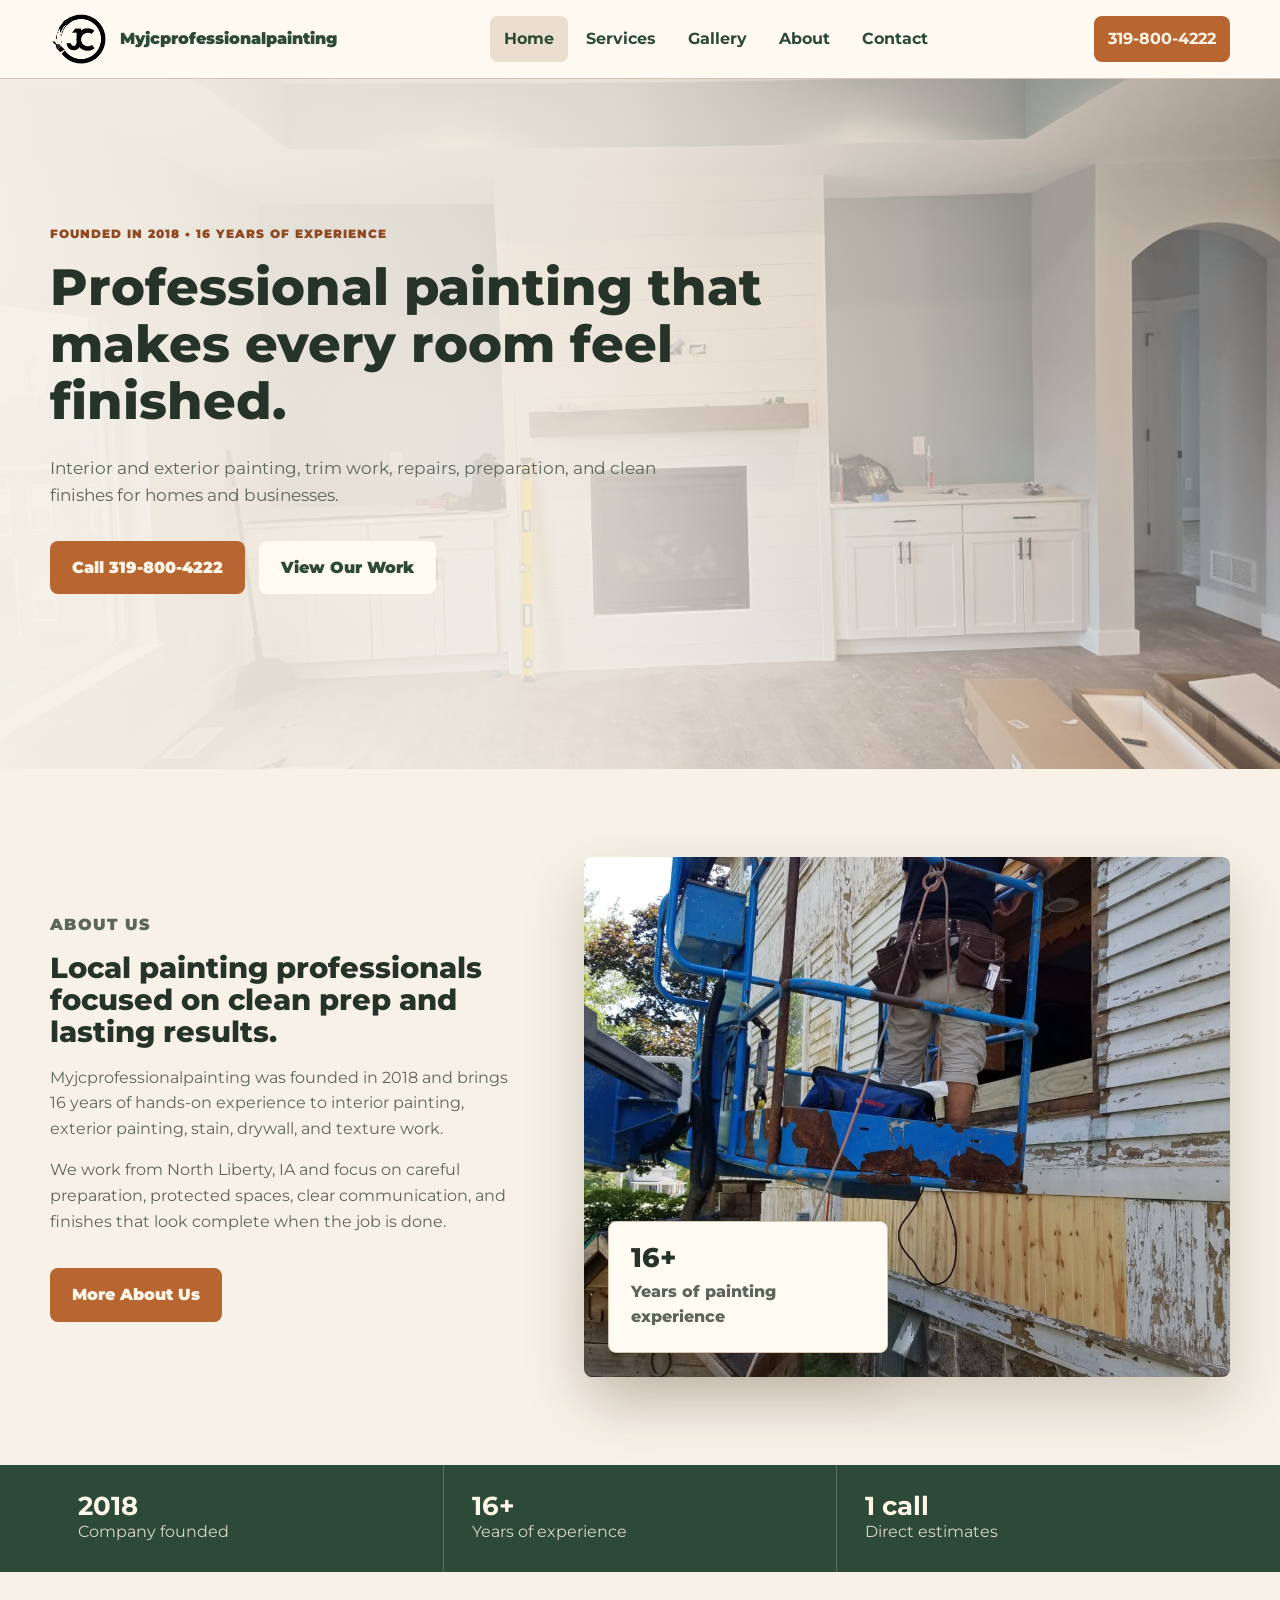
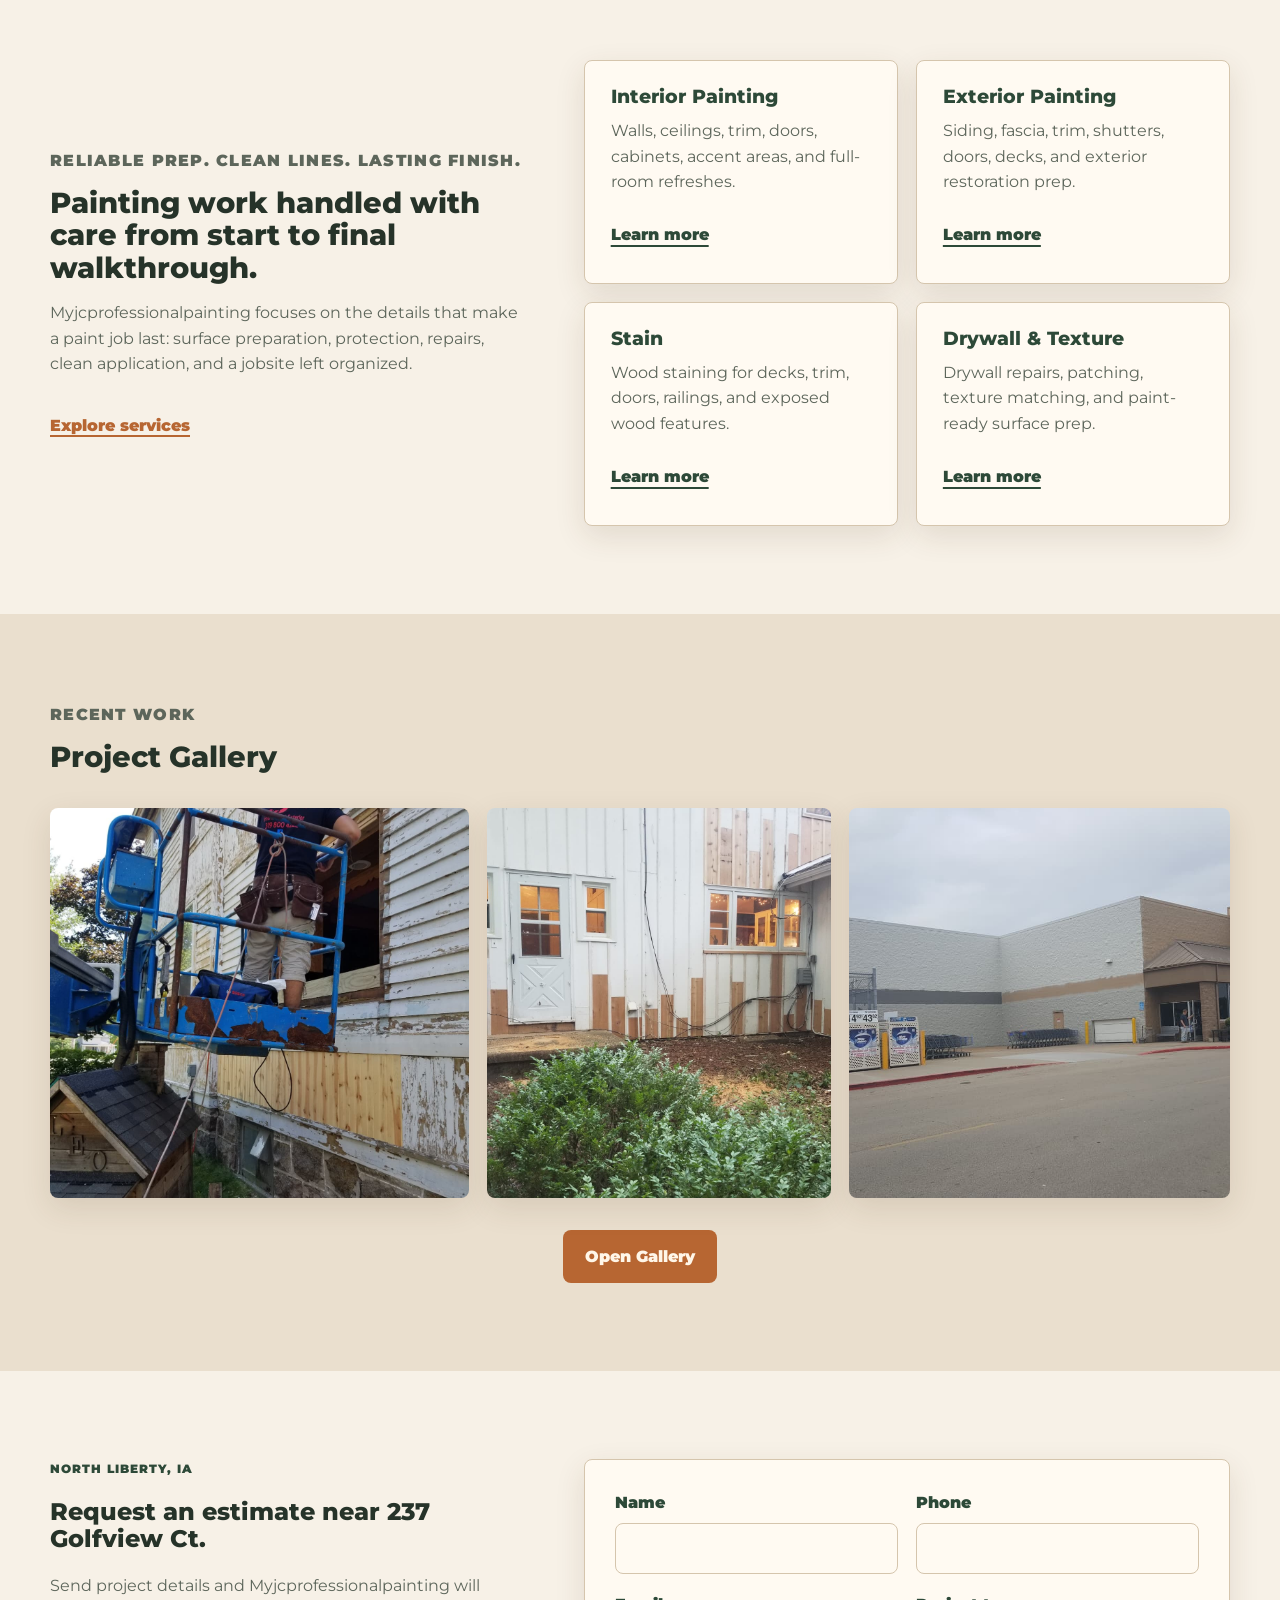
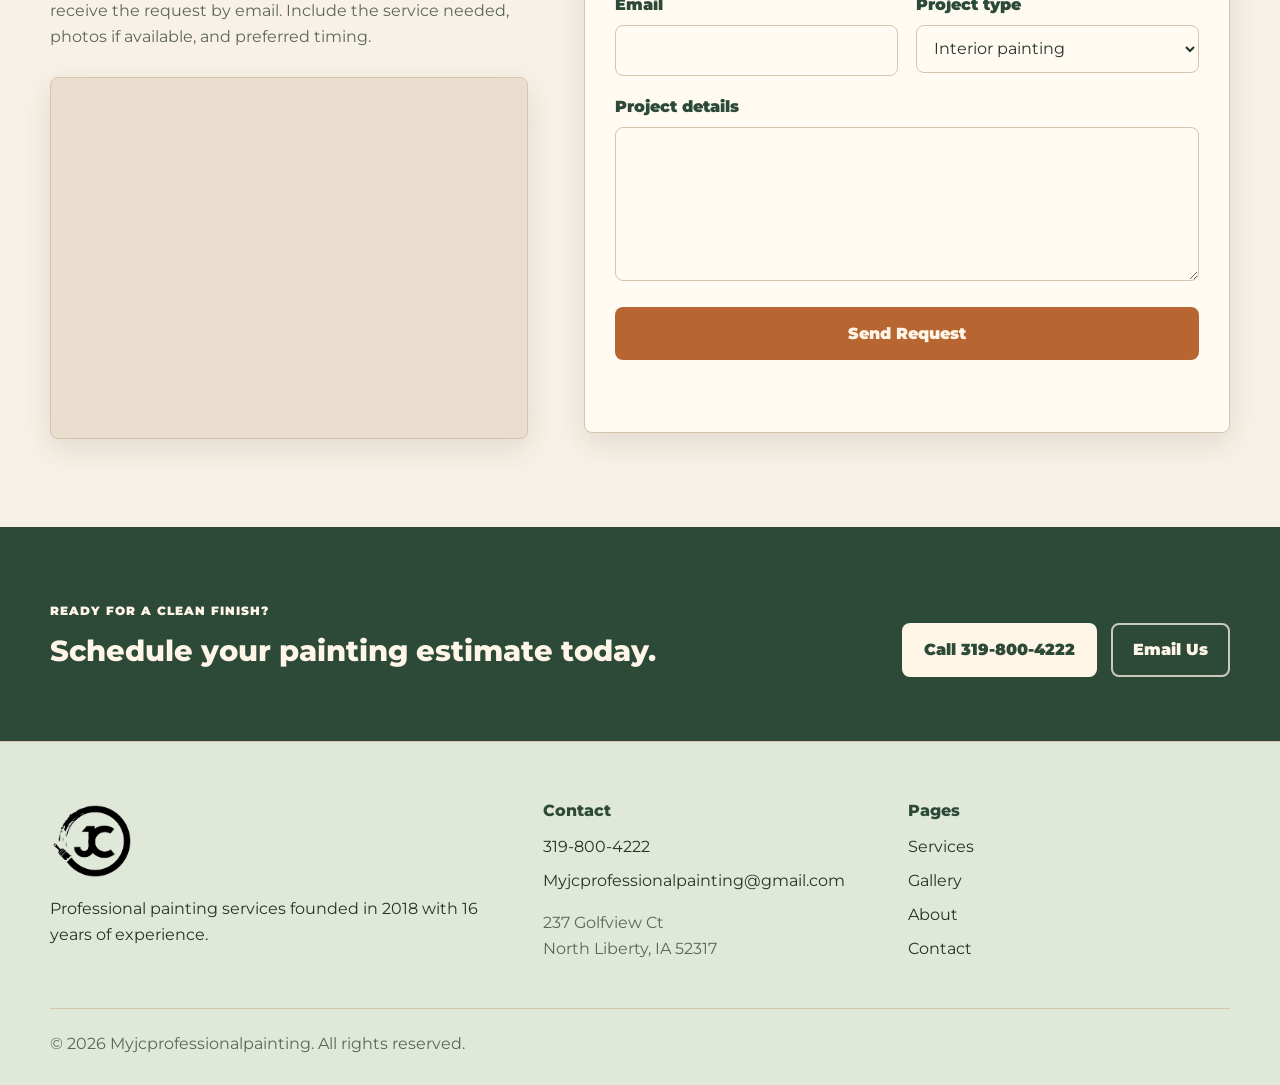
==== index.html @ 14ac6a52 "Initial Myjcprofessionalpainting website" ====
<!doctype html>
<html lang="en">
<head>
  <meta charset="utf-8">
  <meta name="viewport" content="width=device-width, initial-scale=1">
  <title>Myjcprofessionalpainting | Painters in North Liberty, IA</title>
  <meta name="description" content="Professional interior and exterior painting, stain, drywall, and texture services in North Liberty, IA. Founded in 2018 with 16 years of experience. Call 319-800-4222.">
  <meta name="robots" content="index, follow">
  <meta name="theme-color" content="#2d4938">
  <link rel="icon" type="image/png" href="assets/img/favicon.png">
  <link rel="apple-touch-icon" href="assets/img/apple-touch-icon.png">
  <link rel="canonical" href="index.html">
  <meta property="og:locale" content="en_US">
  <meta property="og:type" content="website">
  <meta property="og:site_name" content="Myjcprofessionalpainting">
  <meta property="og:title" content="Myjcprofessionalpainting | Painters in North Liberty, IA">
  <meta property="og:description" content="Professional interior and exterior painting, stain, drywall, and texture services in North Liberty, IA. Founded in 2018 with 16 years of experience. Call 319-800-4222.">
  <meta property="og:url" content="index.html">
  <meta property="og:image" content="assets/img/IMG-20260622-WA0102.jpg">
  <meta name="twitter:card" content="summary_large_image">
  <meta name="twitter:title" content="Myjcprofessionalpainting | Painters in North Liberty, IA">
  <meta name="twitter:description" content="Professional interior and exterior painting, stain, drywall, and texture services in North Liberty, IA. Founded in 2018 with 16 years of experience. Call 319-800-4222.">
  <meta name="twitter:image" content="assets/img/IMG-20260622-WA0102.jpg">
  <link rel="preconnect" href="https://fonts.googleapis.com">
  <link rel="preconnect" href="https://fonts.gstatic.com" crossorigin>
  <link href="https://fonts.googleapis.com/css2?family=Montserrat:wght@400;600;700;800;900&display=swap" rel="stylesheet">
  <link rel="stylesheet" href="assets/css/styles.css">
  <script type="application/ld+json">
  {
    "@context": "https://schema.org",
    "@type": "HousePainter",
    "@id": "#myjcprofessionalpainting",
    "name": "Myjcprofessionalpainting",
    "image": "assets/img/logo_jc_transparente_hd.png",
    "url": "index.html",
    "telephone": "+1-319-800-4222",
    "email": "Myjcprofessionalpainting@gmail.com",
    "foundingDate": "2018",
    "priceRange": "$$",
    "address": {
      "@type": "PostalAddress",
      "streetAddress": "237 Golfview Ct",
      "addressLocality": "North Liberty",
      "addressRegion": "IA",
      "postalCode": "52317",
      "addressCountry": "US"
    },
    "areaServed": [
      {
        "@type": "City",
        "name": "North Liberty"
      },
      {
        "@type": "AdministrativeArea",
        "name": "Iowa"
      }
    ],
    "hasOfferCatalog": {
      "@type": "OfferCatalog",
      "name": "Painting services",
      "itemListElement": [
        { "@type": "Offer", "itemOffered": { "@type": "Service", "name": "Interior painting" } },
        { "@type": "Offer", "itemOffered": { "@type": "Service", "name": "Exterior painting" } },
        { "@type": "Offer", "itemOffered": { "@type": "Service", "name": "Wood stain" } },
        { "@type": "Offer", "itemOffered": { "@type": "Service", "name": "Drywall repair" } },
        { "@type": "Offer", "itemOffered": { "@type": "Service", "name": "Wall and ceiling texture" } }
      ]
    }
  }
  </script>
</head>
<body>
  <a class="skip-link" href="#main">Skip to content</a>
  <header class="site-header">
    <nav class="nav container" aria-label="Primary navigation">
      <a class="brand" href="index.html" aria-label="Myjcprofessionalpainting home">
        <img src="assets/img/logo_jc_transparente_hd.png" alt="Myjcprofessionalpainting logo">
        <span>Myjcprofessionalpainting</span>
      </a>
      <button class="nav-toggle" type="button" aria-controls="primary-menu" aria-expanded="false">
        <span></span><span></span><span></span>
        <span class="sr-only">Open menu</span>
      </button>
      <div class="nav-menu" id="primary-menu">
        <a class="active" href="index.html">Home</a>
        <div class="nav-item has-submenu">
          <a href="services.html">Services</a>
          <div class="submenu" aria-label="Services submenu">
            <a href="interior-painting.html">Interior Painting</a>
            <a href="exterior-painting.html">Exterior Painting</a>
            <a href="stain.html">Stain</a>
            <a href="drywall.html">Drywall</a>
            <a href="texture.html">Texture</a>
          </div>
        </div>
        <a href="gallery.html">Gallery</a>
        <a href="about.html">About</a>
        <a href="contact.html">Contact</a>
      </div>
      <a class="nav-call" href="tel:3198004222">319-800-4222</a>
    </nav>
  </header>

  <main id="main">
    <section class="hero hero-home">
      <div class="hero-media" aria-hidden="true">
        <img src="assets/img/IMG-20260622-WA0102.jpg" alt="">
      </div>
      <div class="hero-overlay"></div>
      <div class="container hero-content">
        <p class="eyebrow">Founded in 2018 &bull; 16 years of experience</p>
        <h1>Professional painting that makes every room feel finished.</h1>
        <p class="hero-copy">Interior and exterior painting, trim work, repairs, preparation, and clean finishes for homes and businesses.</p>
        <div class="hero-actions">
          <a class="btn btn-primary" href="tel:3198004222">Call 319-800-4222</a>
          <a class="btn btn-secondary" href="gallery.html">View Our Work</a>
        </div>
      </div>
    </section>

    <section class="section about-home">
      <div class="container split">
        <div>
          <p class="eyebrow">About Us</p>
          <h2>Local painting professionals focused on clean prep and lasting results.</h2>
          <p>Myjcprofessionalpainting was founded in 2018 and brings 16 years of hands-on experience to interior painting, exterior painting, stain, drywall, and texture work.</p>
          <p>We work from North Liberty, IA and focus on careful preparation, protected spaces, clear communication, and finishes that look complete when the job is done.</p>
          <a class="btn btn-primary" href="about.html">More About Us</a>
        </div>
        <div class="about-home-media">
          <img src="assets/img/IMG-20260622-WA0138.jpg" alt="Myjcprofessionalpainting exterior preparation work in progress" loading="lazy">
          <div class="about-home-card">
            <strong>16+</strong>
            <span>Years of painting experience</span>
          </div>
        </div>
      </div>
    </section>

    <section class="section trust-strip" aria-label="Company highlights">
      <div class="container stats">
        <div>
          <strong>2018</strong>
          <span>Company founded</span>
        </div>
        <div>
          <strong>16+</strong>
          <span>Years of experience</span>
        </div>
        <div>
          <strong>1 call</strong>
          <span>Direct estimates</span>
        </div>
      </div>
    </section>

    <section class="section">
      <div class="container split">
        <div>
          <p class="eyebrow">Reliable prep. Clean lines. Lasting finish.</p>
          <h2>Painting work handled with care from start to final walkthrough.</h2>
          <p>Myjcprofessionalpainting focuses on the details that make a paint job last: surface preparation, protection, repairs, clean application, and a jobsite left organized.</p>
          <a class="text-link" href="services.html">Explore services</a>
        </div>
        <div class="feature-grid">
          <article class="feature">
            <h3>Interior Painting</h3>
            <p>Walls, ceilings, trim, doors, cabinets, accent areas, and full-room refreshes.</p>
            <a class="card-link" href="interior-painting.html">Learn more</a>
          </article>
          <article class="feature">
            <h3>Exterior Painting</h3>
            <p>Siding, fascia, trim, shutters, doors, decks, and exterior restoration prep.</p>
            <a class="card-link" href="exterior-painting.html">Learn more</a>
          </article>
          <article class="feature">
            <h3>Stain</h3>
            <p>Wood staining for decks, trim, doors, railings, and exposed wood features.</p>
            <a class="card-link" href="stain.html">Learn more</a>
          </article>
          <article class="feature">
            <h3>Drywall & Texture</h3>
            <p>Drywall repairs, patching, texture matching, and paint-ready surface prep.</p>
            <a class="card-link" href="drywall.html">Learn more</a>
          </article>
        </div>
      </div>
    </section>

    <section class="section section-muted">
      <div class="container">
        <div class="section-heading">
          <p class="eyebrow">Recent work</p>
          <h2>Project Gallery</h2>
        </div>
        <div class="work-preview">
          <img src="assets/img/IMG-20260622-WA0138.jpg" alt="Exterior siding repair and painting preparation" loading="lazy">
          <img src="assets/img/IMG-20260622-WA0148.jpg" alt="Exterior wall painting and siding restoration project" loading="lazy">
          <img src="assets/img/IMG-20260622-WA0110.jpg" alt="Interior painting and trim work in progress" loading="lazy">
        </div>
        <div class="center-action">
          <a class="btn btn-primary" href="gallery.html">Open Gallery</a>
        </div>
      </div>
    </section>

    <section class="section">
      <div class="container home-contact-grid">
        <div>
          <p class="eyebrow">North Liberty, IA</p>
          <h2>Request an estimate near 237 Golfview Ct.</h2>
          <p>Send project details and Myjcprofessionalpainting will receive the request by email. Include the service needed, photos if available, and preferred timing.</p>
          <div class="map-card">
            <iframe title="Map to Myjcprofessionalpainting at 237 Golfview Ct, North Liberty IA 52317" loading="lazy" referrerpolicy="no-referrer-when-downgrade" src="https://www.google.com/maps?q=237%20Golfview%20Ct%2C%20North%20Liberty%2C%20IA%2052317&output=embed"></iframe>
          </div>
        </div>
        <form class="quote-form" id="home-quote-form" action="https://formsubmit.co/Myjcprofessionalpainting@gmail.com" method="POST" data-static-form>
          <input type="hidden" name="_subject" value="New painting estimate request from website home">
          <input type="hidden" name="_template" value="table">
          <input type="hidden" name="_captcha" value="false">
          <input type="text" name="_honey" class="honeypot" tabindex="-1" autocomplete="off">
          <div class="form-row">
            <label for="home-name">Name</label>
            <input id="home-name" name="name" type="text" autocomplete="name" required>
          </div>
          <div class="form-row">
            <label for="home-phone">Phone</label>
            <input id="home-phone" name="phone" type="tel" autocomplete="tel" required>
          </div>
          <div class="form-row">
            <label for="home-email">Email</label>
            <input id="home-email" name="email" type="email" autocomplete="email" required>
          </div>
          <div class="form-row">
            <label for="home-service">Project type</label>
            <select id="home-service" name="service">
              <option>Interior painting</option>
              <option>Exterior painting</option>
              <option>Stain</option>
              <option>Drywall</option>
              <option>Texture</option>
              <option>Other</option>
            </select>
          </div>
          <div class="form-row full">
            <label for="home-message">Project details</label>
            <textarea id="home-message" name="message" rows="5" required></textarea>
          </div>
          <button class="btn btn-primary" type="submit">Send Request</button>
          <p class="form-status" aria-live="polite"></p>
        </form>
      </div>
    </section>

    <section class="cta-band">
      <div class="container cta-content">
        <div>
          <p class="eyebrow">Ready for a clean finish?</p>
          <h2>Schedule your painting estimate today.</h2>
        </div>
        <div class="cta-actions">
        <a class="btn btn-light" href="tel:3198004222">Call 319-800-4222</a>
          <a class="btn btn-outline-light" href="mailto:Myjcprofessionalpainting@gmail.com">Email Us</a>
        </div>
      </div>
    </section>
  </main>

  <footer class="site-footer">
    <div class="container footer-grid">
      <div>
        <img class="footer-logo" src="assets/img/logo_jc_transparente_hd.png" alt="Myjcprofessionalpainting logo">
        <p>Professional painting services founded in 2018 with 16 years of experience.</p>
      </div>
      <div>
        <h2>Contact</h2>
        <a href="tel:3198004222">319-800-4222</a>
        <a href="mailto:Myjcprofessionalpainting@gmail.com">Myjcprofessionalpainting@gmail.com</a>
        <address>237 Golfview Ct<br>North Liberty, IA 52317</address>
      </div>
      <div>
        <h2>Pages</h2>
        <a href="services.html">Services</a>
        <a href="gallery.html">Gallery</a>
        <a href="about.html">About</a>
        <a href="contact.html">Contact</a>
      </div>
    </div>
    <div class="container footer-bottom">
      <span>&copy; 2026 Myjcprofessionalpainting. All rights reserved.</span>
    </div>
  </footer>
  <script src="assets/js/main.js"></script>
</body>
</html>
---- assets/css/styles.css ----
:root {
  --color-primary: #2d4938;
  --color-primary-2: #3f654f;
  --color-accent: #b76632;
  --color-accent-dark: #8f4a24;
  --color-background: #f7f1e7;
  --color-surface: #fffaf2;
  --color-muted: #eadfce;
  --color-border: #d5c5ad;
  --color-text: #263329;
  --color-text-soft: #5d665b;
  --color-cream: #fff6e8;
  --color-sage: #dfe8d9;
  --shadow-sm: 0 10px 30px rgba(71, 48, 28, .12);
  --shadow-md: 0 24px 60px rgba(71, 48, 28, .22);
  --radius: 8px;
  --container: 1180px;
}

* {
  box-sizing: border-box;
}

html {
  scroll-behavior: smooth;
}

body {
  margin: 0;
  font-family: "Montserrat", Arial, sans-serif;
  color: var(--color-text);
  background: var(--color-background);
  line-height: 1.6;
}

img,
video {
  display: block;
  max-width: 100%;
}

a {
  color: inherit;
}

button,
input,
select,
textarea {
  font: inherit;
}

:focus-visible {
  outline: 3px solid var(--color-accent);
  outline-offset: 3px;
}

.skip-link {
  position: absolute;
  left: 16px;
  top: -100px;
  z-index: 1000;
  padding: 10px 14px;
  background: var(--color-primary);
  color: var(--color-cream);
}

.skip-link:focus {
  top: 12px;
}

.sr-only {
  position: absolute;
  width: 1px;
  height: 1px;
  overflow: hidden;
  clip: rect(0, 0, 0, 0);
}

.container {
  width: min(100% - 40px, var(--container));
  margin: 0 auto;
}

.site-header {
  position: sticky;
  top: 0;
  z-index: 100;
  background: rgba(255, 250, 242, .94);
  border-bottom: 1px solid var(--color-border);
  backdrop-filter: blur(12px);
}

.nav {
  min-height: 78px;
  display: flex;
  align-items: center;
  justify-content: space-between;
  gap: 24px;
}

.brand {
  display: flex;
  align-items: center;
  gap: 12px;
  text-decoration: none;
  font-weight: 900;
  color: var(--color-primary);
}

.brand img {
  width: 58px;
  height: 54px;
  object-fit: contain;
}

.brand span {
  max-width: 230px;
  line-height: 1.05;
}

.nav-menu {
  display: flex;
  align-items: center;
  gap: 4px;
}

.nav-item {
  position: relative;
}

.nav-menu a,
.nav-call {
  min-height: 44px;
  display: inline-flex;
  align-items: center;
  padding: 10px 14px;
  border-radius: var(--radius);
  text-decoration: none;
  font-weight: 700;
  color: var(--color-primary);
  transition: background .2s ease, color .2s ease;
}

.nav-menu a:hover,
.nav-menu a.active {
  background: var(--color-muted);
}

.submenu {
  position: absolute;
  left: 0;
  top: 100%;
  z-index: 120;
  display: grid;
  min-width: 230px;
  padding: 10px;
  background: var(--color-surface);
  border: 1px solid var(--color-border);
  border-radius: var(--radius);
  box-shadow: var(--shadow-md);
  opacity: 0;
  pointer-events: none;
  transform: translateY(8px);
  transition: opacity .2s ease, transform .2s ease;
}

.has-submenu:hover .submenu,
.has-submenu:focus-within .submenu {
  opacity: 1;
  pointer-events: auto;
  transform: translateY(0);
}

.submenu a {
  width: 100%;
  justify-content: flex-start;
  white-space: nowrap;
}

.nav-call {
  color: var(--color-cream);
  background: var(--color-accent);
}

.nav-call:hover {
  background: var(--color-accent-dark);
}

.nav-toggle {
  display: none;
  width: 48px;
  height: 48px;
  border: 1px solid var(--color-border);
  border-radius: var(--radius);
  background: var(--color-surface);
  cursor: pointer;
}

.nav-toggle span:not(.sr-only) {
  display: block;
  width: 22px;
  height: 2px;
  margin: 5px auto;
  background: var(--color-primary);
}

.hero {
  position: relative;
  min-height: 690px;
  display: grid;
  align-items: center;
  overflow: hidden;
  color: var(--color-text);
}

.hero-media,
.hero-overlay {
  position: absolute;
  inset: 0;
}

.hero-media img {
  width: 100%;
  height: 100%;
  object-fit: cover;
  object-position: center;
}

.hero-overlay {
  background: linear-gradient(90deg, rgba(247, 241, 231, .96), rgba(247, 241, 231, .82) 48%, rgba(247, 241, 231, .22));
}

.hero-content {
  position: relative;
  z-index: 1;
  padding: 88px 0 118px;
}

.hero h1,
.page-hero h1,
h2,
h3 {
  font-family: "Montserrat", Arial, sans-serif;
  line-height: 1.12;
  letter-spacing: 0;
  font-weight: 800;
}

.hero h1 {
  max-width: 760px;
  margin: 0;
  font-size: clamp(2rem, 4vw, 3.6rem);
}

.hero-copy {
  max-width: 610px;
  margin: 24px 0 0;
  font-size: 1.08rem;
  color: var(--color-text-soft);
}

.eyebrow {
  margin: 0 0 14px;
  color: var(--color-primary);
  font-weight: 900;
  text-transform: uppercase;
  letter-spacing: .08em;
  font-size: .78rem;
}

.hero .eyebrow {
  color: var(--color-accent-dark);
}

.cta-band .eyebrow {
  color: var(--color-cream);
}

.hero-actions,
.cta-actions,
.center-action {
  display: flex;
  flex-wrap: wrap;
  gap: 14px;
  margin-top: 32px;
}

.center-action {
  justify-content: center;
}

.btn {
  min-height: 48px;
  display: inline-flex;
  align-items: center;
  justify-content: center;
  padding: 12px 20px;
  border: 2px solid transparent;
  border-radius: var(--radius);
  text-decoration: none;
  font-weight: 900;
  cursor: pointer;
  transition: transform .2s ease, background .2s ease, border-color .2s ease;
}

.btn:hover {
  transform: translateY(-1px);
}

.btn-primary {
  background: var(--color-accent);
  color: var(--color-cream);
}

.btn-primary:hover {
  background: var(--color-accent-dark);
}

.btn-secondary {
  background: var(--color-surface);
  color: var(--color-primary);
  border-color: var(--color-surface);
}

.btn-secondary:hover {
  background: var(--color-muted);
  border-color: var(--color-muted);
}

.btn-light {
  background: var(--color-cream);
  color: var(--color-primary);
}

.btn-outline-light {
  border-color: rgba(255, 246, 232, .75);
  color: var(--color-cream);
}

.section {
  padding: 88px 0;
}

.section-muted {
  background: var(--color-muted);
}

.trust-strip {
  padding: 0;
  background: var(--color-primary);
  color: var(--color-cream);
}

.stats {
  display: grid;
  grid-template-columns: repeat(3, 1fr);
  gap: 1px;
  background: rgba(255, 246, 232, .22);
}

.stats div {
  padding: 28px;
  background: var(--color-primary);
}

.stats strong {
  display: block;
  font-size: 1.6rem;
  line-height: 1;
}

.stats span {
  color: rgba(255, 246, 232, .82);
}

.split,
.page-hero-grid,
.contact-grid,
.home-contact-grid {
  display: grid;
  grid-template-columns: minmax(0, .85fr) minmax(0, 1.15fr);
  gap: 56px;
  align-items: center;
}

.page-hero-grid {
  position: relative;
  z-index: 1;
  grid-template-columns: minmax(0, .95fr) minmax(320px, 1.05fr);
  gap: clamp(32px, 5vw, 76px);
}

.split h2,
.section-heading h2,
.cta-content h2,
.page-hero h1 {
  margin: 0;
  font-size: clamp(1.45rem, 2.25vw, 2.35rem);
}

.split p,
.page-hero p,
.section-heading p {
  color: var(--color-text-soft);
  font-size: 1rem;
}

.feature-grid {
  display: grid;
  grid-template-columns: repeat(2, minmax(0, 1fr));
  gap: 18px;
}

.feature,
.service-card,
.values article,
.contact-panel,
.quote-form,
.steps div,
.timeline div {
  background: var(--color-surface);
  border: 1px solid var(--color-border);
  border-radius: var(--radius);
  box-shadow: var(--shadow-sm);
}

.feature {
  padding: 26px;
}

.feature h3,
.service-card h2,
.values h3,
.steps h3,
.contact-panel h2 {
  margin: 0 0 10px;
  color: var(--color-primary);
}

.feature p,
.service-card p,
.values p,
.steps p,
.timeline p,
.contact-note p {
  margin: 0;
  color: var(--color-text-soft);
}

.text-link {
  display: inline-flex;
  margin-top: 20px;
  color: var(--color-accent);
  font-weight: 900;
  text-decoration-thickness: 2px;
  text-underline-offset: 4px;
}

.section-heading {
  max-width: 760px;
  margin-bottom: 34px;
}

.work-preview {
  display: grid;
  grid-template-columns: 1.1fr .9fr 1fr;
  gap: 18px;
}

.work-preview img {
  width: 100%;
  height: 390px;
  object-fit: cover;
  border-radius: var(--radius);
  box-shadow: var(--shadow-sm);
}

.about-home {
  background: var(--color-background);
}

.about-home .btn {
  margin-top: 18px;
}

.about-home-media {
  position: relative;
}

.about-home-media img {
  width: 100%;
  height: 520px;
  object-fit: cover;
  border-radius: var(--radius);
  box-shadow: var(--shadow-md);
}

.about-home-card {
  position: absolute;
  left: 24px;
  bottom: 24px;
  width: min(280px, calc(100% - 48px));
  padding: 22px;
  background: var(--color-surface);
  border: 1px solid var(--color-border);
  border-radius: var(--radius);
  box-shadow: var(--shadow-md);
}

.about-home-card strong {
  display: block;
  font-size: 1.7rem;
  line-height: 1;
  font-weight: 800;
}

.about-home-card span {
  display: block;
  margin-top: 8px;
  color: var(--color-text-soft);
  font-weight: 800;
}

.cta-band {
  padding: 64px 0;
  background: var(--color-primary);
  color: var(--color-cream);
}

.cta-content {
  display: flex;
  align-items: center;
  justify-content: space-between;
  gap: 32px;
}

.cta-content h2 {
  max-width: 690px;
}

.site-footer {
  padding: 60px 0 28px;
  background: var(--color-sage);
  color: var(--color-text);
  border-top: 1px solid var(--color-border);
}

.footer-grid {
  display: grid;
  grid-template-columns: 1.4fr 1fr 1fr;
  gap: 42px;
}

.footer-logo {
  width: 84px;
  height: 78px;
  object-fit: contain;
  margin-bottom: 12px;
}

.site-footer h2 {
  margin: 0 0 14px;
  font-family: "Montserrat", Arial, sans-serif;
  font-size: 1rem;
  color: var(--color-primary);
}

.site-footer a {
  display: block;
  width: fit-content;
  min-height: 34px;
  color: var(--color-text);
  text-decoration: none;
}

.site-footer address {
  margin-top: 8px;
  font-style: normal;
  color: var(--color-text-soft);
}

.site-footer a:hover {
  color: var(--color-accent-dark);
  text-decoration: underline;
}

.footer-bottom {
  margin-top: 38px;
  padding-top: 22px;
  border-top: 1px solid var(--color-border);
  color: var(--color-text-soft);
}

.page-hero {
  position: relative;
  overflow: hidden;
  min-height: 540px;
  display: grid;
  align-items: center;
  padding: clamp(72px, 9vw, 124px) 0;
  background: linear-gradient(135deg, var(--color-cream), var(--color-sage));
  color: var(--color-text);
  border-bottom: 1px solid var(--color-border);
}

.page-hero::before {
  display: none;
}

.page-hero::after {
  content: "";
  position: absolute;
  right: max(20px, 5vw);
  bottom: -84px;
  width: min(460px, 42vw);
  height: 180px;
  border: 1px solid rgba(183, 102, 50, .28);
  border-radius: var(--radius);
  transform: rotate(-2deg);
}

.page-hero .eyebrow {
  color: var(--color-accent-dark);
}

.page-hero h1 {
  max-width: 780px;
  color: var(--color-primary);
}

.page-hero p {
  max-width: 640px;
  color: var(--color-text-soft);
}

.page-hero .hero-actions {
  margin-top: 28px;
}

.page-hero img {
  width: 100%;
  height: clamp(360px, 42vw, 520px);
  object-fit: cover;
  border: 1px solid rgba(183, 102, 50, .22);
  border-radius: var(--radius);
  box-shadow: 0 28px 80px rgba(71, 48, 28, .28);
}

.page-hero-grid > div {
  position: relative;
  padding-left: 24px;
  border-left: 3px solid var(--color-accent);
}

.page-hero-grid > div::after {
  content: "North Liberty, IA";
  display: inline-flex;
  min-height: 34px;
  align-items: center;
  margin-top: 26px;
  padding: 6px 12px;
  border: 1px solid rgba(183, 102, 50, .26);
  border-radius: var(--radius);
  color: var(--color-primary);
  background: rgba(255, 250, 242, .58);
  font-size: .78rem;
  font-weight: 800;
  text-transform: uppercase;
  letter-spacing: .08em;
}

.narrow {
  max-width: 860px;
}

.service-list {
  display: grid;
  grid-template-columns: repeat(2, minmax(0, 1fr));
  gap: 22px;
}

.service-card {
  padding: 30px;
}

.service-card-image {
  width: 100%;
  aspect-ratio: 16 / 10;
  height: auto;
  margin-bottom: 22px;
  object-fit: cover;
  border: 1px solid var(--color-border);
  border-radius: var(--radius);
  background: var(--color-muted);
}

.service-card span {
  display: inline-flex;
  margin-bottom: 18px;
  color: var(--color-accent);
  font-weight: 900;
}

.service-card ul {
  margin: 20px 0 0;
  padding-left: 20px;
  color: var(--color-primary);
}

.card-link {
  display: inline-flex;
  min-height: 44px;
  align-items: center;
  margin-top: 18px;
  color: var(--color-primary);
  font-weight: 900;
  text-decoration-thickness: 2px;
  text-underline-offset: 5px;
}

.service-detail {
  display: grid;
  grid-template-columns: minmax(0, 1fr) minmax(280px, .62fr);
  gap: 44px;
  align-items: start;
}

.service-detail h2 {
  margin: 0 0 18px;
  font-size: clamp(1.45rem, 2.2vw, 2.3rem);
}

.service-detail p {
  color: var(--color-text-soft);
  font-size: 1rem;
}

.detail-list {
  margin: 0;
  padding: 28px 28px 28px 48px;
  background: var(--color-surface);
  border: 1px solid var(--color-border);
  border-radius: var(--radius);
  box-shadow: var(--shadow-sm);
}

.detail-list li {
  margin-bottom: 12px;
  font-weight: 800;
}

.detail-list li:last-child {
  margin-bottom: 0;
}

.content-grid {
  display: grid;
  grid-template-columns: repeat(3, minmax(0, 1fr));
  gap: 18px;
}

.content-card,
.faq-item,
.service-note {
  padding: 26px;
  background: var(--color-surface);
  border: 1px solid var(--color-border);
  border-radius: var(--radius);
  box-shadow: var(--shadow-sm);
}

.content-card h2,
.content-card h3,
.faq-item h3,
.service-note h2 {
  margin: 0 0 10px;
}

.content-card p,
.faq-item p,
.service-note p {
  margin: 0;
  color: var(--color-text-soft);
}

.content-card ul,
.service-note ul {
  margin: 14px 0 0;
  padding-left: 20px;
}

.content-card li,
.service-note li {
  margin-bottom: 8px;
}

.info-band {
  padding: 42px;
  background: var(--color-primary);
  color: var(--color-cream);
  border-radius: var(--radius);
}

.info-band h2,
.info-band p {
  max-width: 860px;
}

.info-band h2 {
  margin: 0 0 14px;
}

.info-band p {
  margin: 0;
  color: rgba(255, 246, 232, .82);
}

.faq-grid,
.related-grid {
  display: grid;
  grid-template-columns: repeat(2, minmax(0, 1fr));
  gap: 18px;
}

.related-link {
  display: flex;
  min-height: 86px;
  align-items: center;
  justify-content: space-between;
  gap: 18px;
  padding: 22px;
  border: 1px solid var(--color-border);
  border-radius: var(--radius);
  color: var(--color-primary);
  background: var(--color-surface);
  text-decoration: none;
  box-shadow: var(--shadow-sm);
}

.related-link strong {
  font-size: 1.05rem;
}

.related-link span {
  color: var(--color-text-soft);
  font-weight: 800;
}

.related-link:hover {
  border-color: var(--color-primary);
}

.steps,
.timeline {
  display: grid;
  grid-template-columns: repeat(4, minmax(0, 1fr));
  gap: 18px;
}

.steps div,
.timeline div {
  padding: 24px;
}

.steps strong,
.timeline span {
  display: inline-flex;
  min-width: 42px;
  min-height: 42px;
  align-items: center;
  justify-content: center;
  margin-bottom: 14px;
  border-radius: 50%;
  background: var(--color-accent);
  color: var(--color-cream);
  font-weight: 900;
}

.gallery-intro {
  text-align: left;
}

.masonry {
  display: grid;
  grid-template-columns: repeat(4, minmax(0, 1fr));
  grid-auto-rows: 190px;
  gap: 14px;
}

.gallery-item {
  min-height: 44px;
  padding: 0;
  border: 0;
  border-radius: var(--radius);
  overflow: hidden;
  background: var(--color-muted);
  cursor: pointer;
  box-shadow: var(--shadow-sm);
}

.gallery-item.tall {
  grid-row: span 2;
}

.gallery-item img {
  width: 100%;
  height: 100%;
  object-fit: cover;
  transition: transform .25s ease;
}

.gallery-item:hover img {
  transform: scale(1.035);
}

.video-grid {
  display: grid;
  grid-template-columns: repeat(3, minmax(0, 1fr));
  gap: 18px;
}

.video-grid video {
  width: 100%;
  aspect-ratio: 4 / 5;
  object-fit: cover;
  border-radius: var(--radius);
  background: var(--color-primary);
  box-shadow: var(--shadow-sm);
}

.lightbox {
  position: fixed;
  inset: 0;
  z-index: 500;
  display: grid;
  place-items: center;
  padding: 24px;
  background: rgba(0, 0, 0, .88);
}

.lightbox[hidden] {
  display: none;
}

.lightbox img {
  max-height: 86vh;
  border-radius: var(--radius);
  box-shadow: var(--shadow-md);
}

.lightbox-close {
  position: absolute;
  top: 20px;
  right: 20px;
  width: 48px;
  height: 48px;
  border: 1px solid rgba(255, 255, 255, .45);
  border-radius: var(--radius);
  background: rgba(255, 255, 255, .12);
  color: #fff;
  font-size: 2rem;
  cursor: pointer;
}

.about-split {
  align-items: start;
}

.values {
  display: grid;
  gap: 16px;
}

.values article {
  padding: 24px;
}

.timeline {
  grid-template-columns: repeat(3, minmax(0, 1fr));
}

.contact-grid {
  align-items: start;
}

.home-contact-grid {
  align-items: start;
}

.home-contact-grid > div > p:not(.eyebrow) {
  color: var(--color-text-soft);
  font-size: 1rem;
}

.map-card {
  margin-top: 28px;
  overflow: hidden;
  border: 1px solid var(--color-border);
  border-radius: var(--radius);
  box-shadow: var(--shadow-sm);
  background: var(--color-muted);
}

.map-card iframe {
  display: block;
  width: 100%;
  min-height: 360px;
  border: 0;
}

.contact-panel,
.quote-form {
  padding: 30px;
}

.contact-method {
  display: block;
  margin-top: 18px;
  padding: 18px;
  border: 1px solid var(--color-border);
  border-radius: var(--radius);
  text-decoration: none;
  background: #f7f7f7;
}

.contact-method span {
  display: block;
  color: var(--color-text-soft);
  font-weight: 700;
}

.contact-method strong {
  display: block;
  margin-top: 4px;
  color: var(--color-primary);
  overflow-wrap: anywhere;
}

div.contact-method {
  cursor: default;
}

.contact-note {
  margin-top: 28px;
  padding-top: 24px;
  border-top: 1px solid var(--color-border);
}

.quote-form {
  display: grid;
  grid-template-columns: repeat(2, minmax(0, 1fr));
  gap: 18px;
}

.form-row.full,
.quote-form button,
.form-status {
  grid-column: 1 / -1;
}

.form-row label {
  display: block;
  margin-bottom: 7px;
  color: var(--color-primary);
  font-weight: 900;
}

.form-row input,
.form-row select,
.form-row textarea {
  width: 100%;
  min-height: 48px;
  padding: 12px 13px;
  border: 1px solid var(--color-border);
  border-radius: var(--radius);
  background: var(--color-surface);
  color: var(--color-text);
}

.form-row textarea {
  resize: vertical;
}

.form-status {
  min-height: 24px;
  margin: 0;
  color: var(--color-text-soft);
}

.honeypot {
  position: absolute;
  left: -10000px;
  width: 1px;
  height: 1px;
  opacity: 0;
}

.animate-init {
  opacity: 0;
  transform: translateY(22px);
}

.animate-in {
  opacity: 1;
  transform: translateY(0);
  transition: opacity .45s ease, transform .45s ease;
}

.animate-delay-1 {
  transition-delay: .06s;
}

.animate-delay-2 {
  transition-delay: .12s;
}

.animate-delay-3 {
  transition-delay: .18s;
}

@media (max-width: 980px) {
  .nav {
    min-height: 70px;
  }

  .nav-toggle {
    display: block;
  }

  .nav-menu {
    position: absolute;
    left: 20px;
    right: 20px;
    top: 78px;
    display: none;
    flex-direction: column;
    align-items: stretch;
    padding: 12px;
    background: var(--color-surface);
    border: 1px solid var(--color-border);
    border-radius: var(--radius);
    box-shadow: var(--shadow-md);
  }

  .nav-menu.is-open {
    display: flex;
  }

  .nav-item {
    position: static;
  }

  .submenu {
    position: static;
    min-width: 0;
    margin: 0 0 4px 14px;
    padding: 4px 0 4px 12px;
    background: transparent;
    border: 0;
    border-left: 2px solid var(--color-border);
    border-radius: 0;
    box-shadow: none;
    opacity: 1;
    pointer-events: auto;
    transform: none;
  }

  .submenu a {
    min-height: 38px;
    padding: 8px 12px;
  }

  .nav-call {
    display: none;
  }

  .split,
  .page-hero-grid,
  .contact-grid,
  .home-contact-grid,
  .service-detail {
    grid-template-columns: 1fr;
  }

  .service-list,
  .feature-grid,
  .content-grid,
  .steps,
  .timeline,
  .footer-grid,
  .video-grid {
    grid-template-columns: repeat(2, minmax(0, 1fr));
  }

  .masonry {
    grid-template-columns: repeat(3, minmax(0, 1fr));
  }

  .cta-content {
    align-items: flex-start;
    flex-direction: column;
  }
}

@media (max-width: 680px) {
  .container {
    width: min(100% - 28px, var(--container));
  }

  .brand span {
    max-width: 160px;
    font-size: .94rem;
  }

  .brand img {
    width: 50px;
    height: 48px;
  }

  .hero {
    min-height: 620px;
  }

  .hero-overlay {
    background: linear-gradient(180deg, rgba(247, 241, 231, .9), rgba(247, 241, 231, .78));
  }

  .hero h1 {
    font-size: clamp(1.85rem, 9vw, 2.6rem);
  }

  .hero-copy {
    font-size: 1rem;
  }

  .section,
  .page-hero {
    min-height: auto;
    padding: 58px 0;
  }

  .stats,
  .service-list,
  .feature-grid,
  .content-grid,
  .faq-grid,
  .related-grid,
  .steps,
  .timeline,
  .footer-grid,
  .video-grid,
  .quote-form,
  .work-preview {
    grid-template-columns: 1fr;
  }

  .stats div {
    padding: 22px;
  }

  .masonry {
    grid-template-columns: repeat(2, minmax(0, 1fr));
    grid-auto-rows: 160px;
  }

  .page-hero img,
  .work-preview img,
  .about-home-media img {
    height: 300px;
  }

  .page-hero-grid > div {
    padding-left: 16px;
  }

  .page-hero::after {
    display: none;
  }

  .about-home-card {
    position: static;
    width: 100%;
    margin-top: 14px;
  }

  .footer-bottom {
    font-size: .9rem;
  }

  .info-band {
    padding: 28px;
  }
}

@media (prefers-reduced-motion: reduce) {
  *,
  *::before,
  *::after {
    scroll-behavior: auto !important;
    transition-duration: .01ms !important;
    animation-duration: .01ms !important;
    animation-iteration-count: 1 !important;
  }

  .animate-init,
  .animate-in {
    opacity: 1 !important;
    transform: none !important;
  }
}
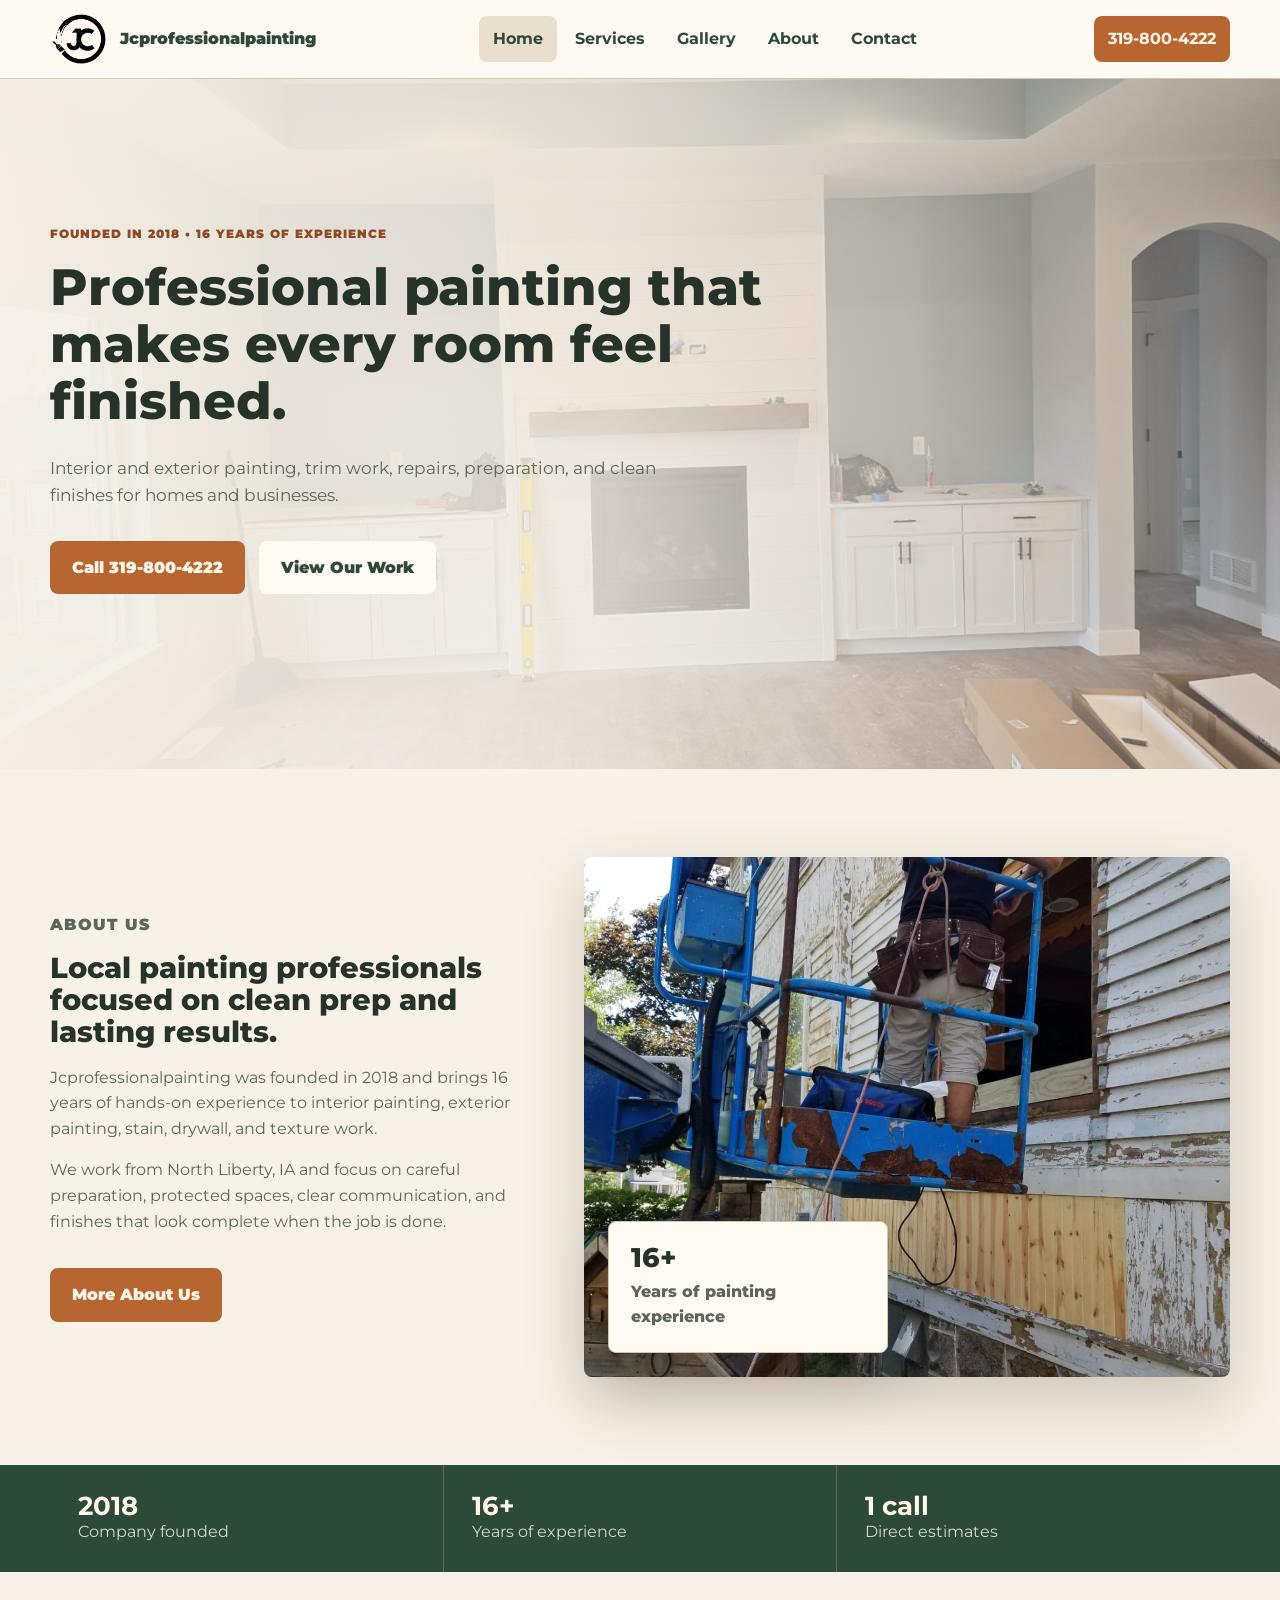
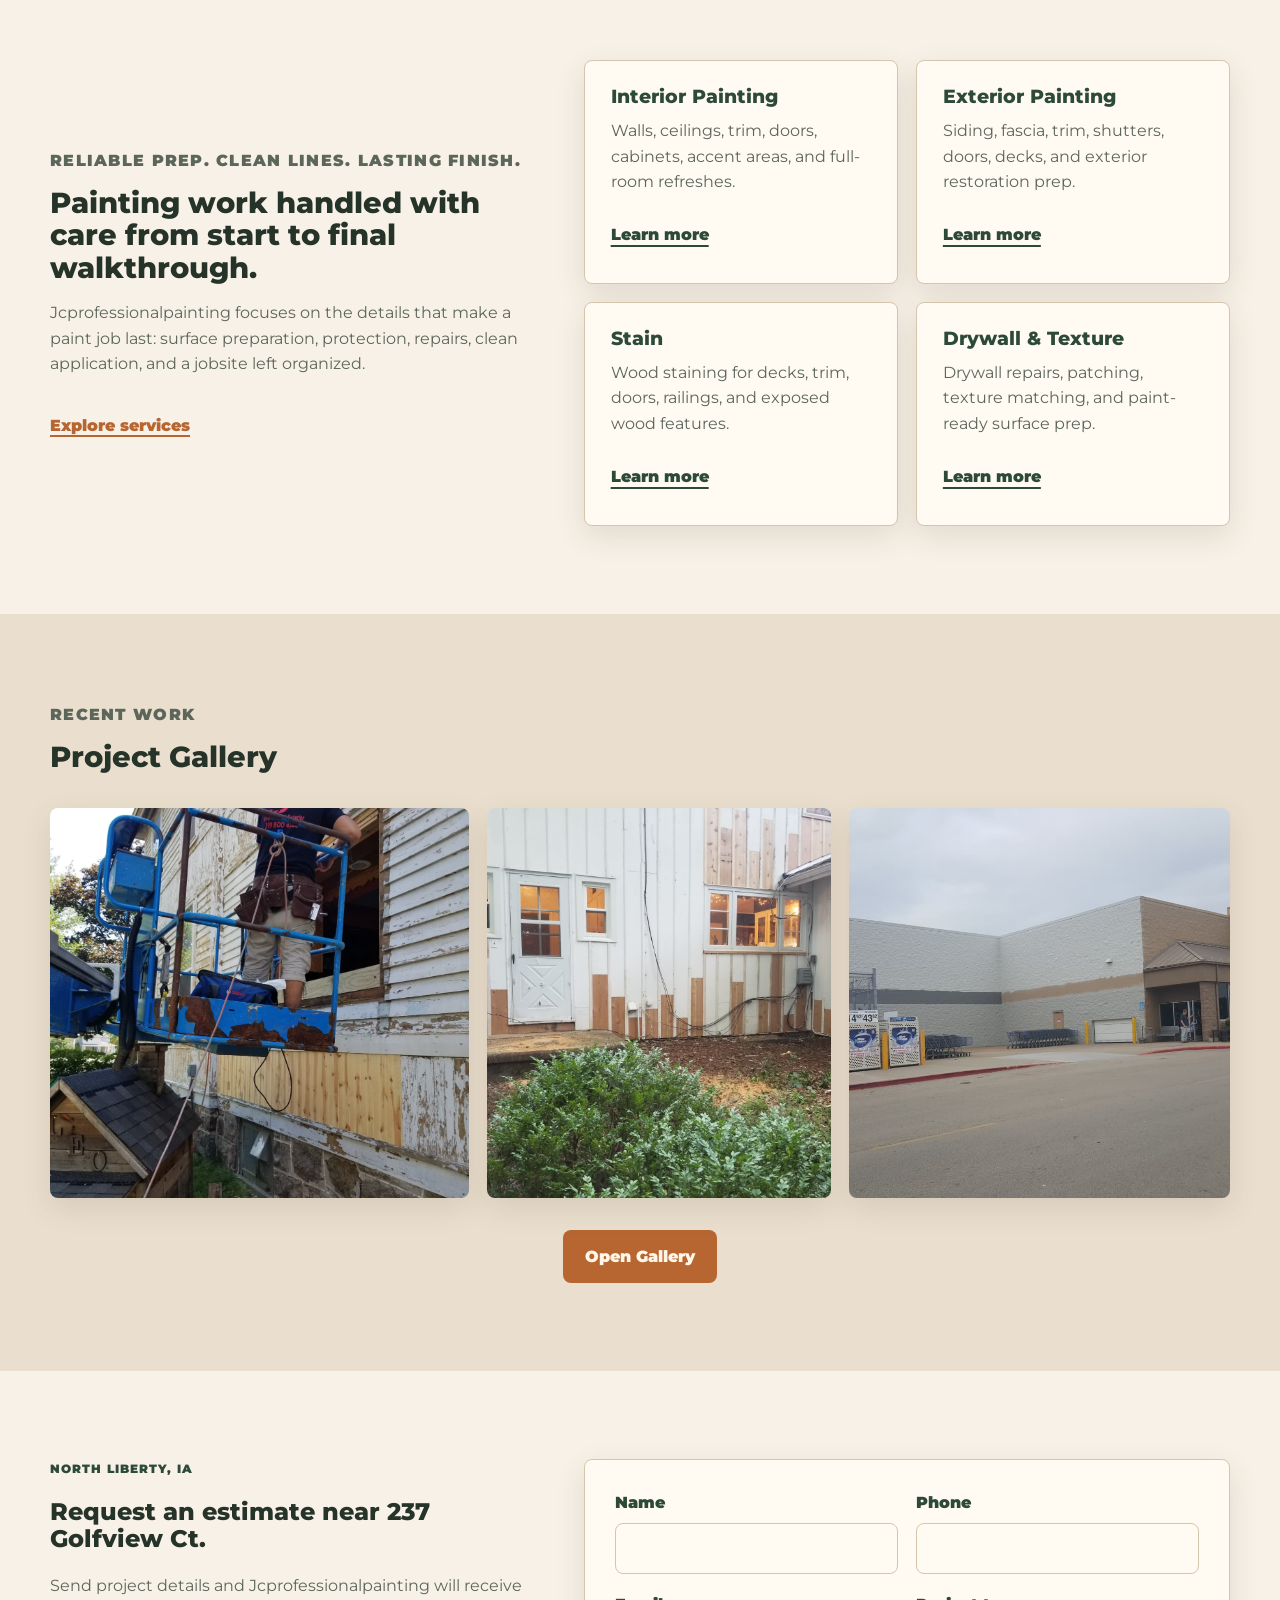
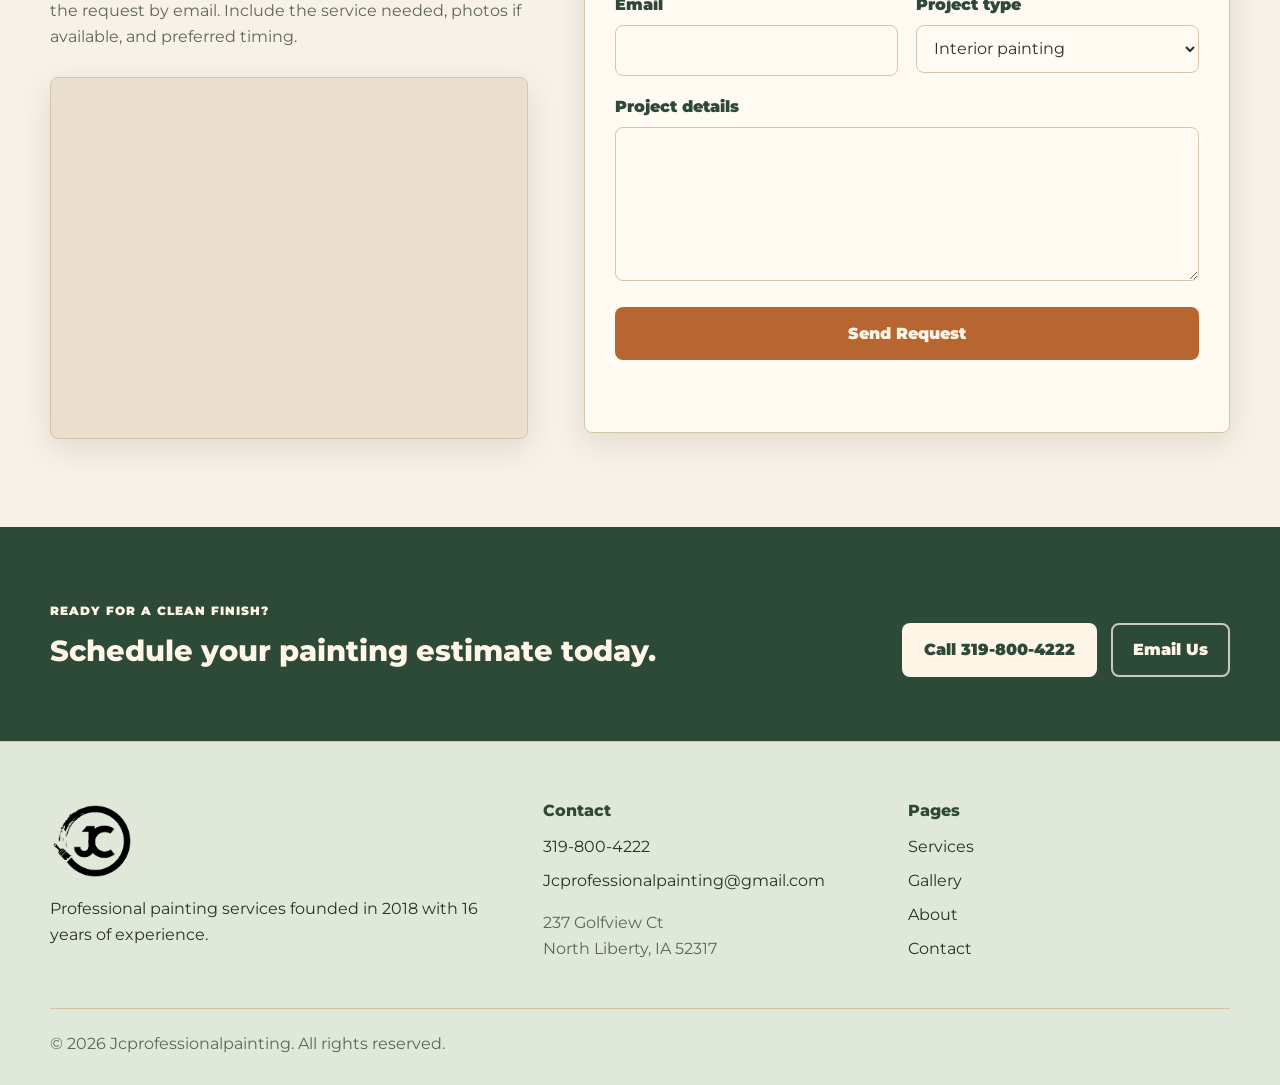
==== commit b9421f40: "solving address and copany name" ====
--- a/index.html
+++ b/index.html
@@ -1,9 +1,9 @@
-<!doctype html>
+﻿<!doctype html>
 <html lang="en">
 <head>
   <meta charset="utf-8">
   <meta name="viewport" content="width=device-width, initial-scale=1">
-  <title>Myjcprofessionalpainting | Painters in North Liberty, IA</title>
+  <title>Jcprofessionalpainting | Painters in North Liberty, IA</title>
   <meta name="description" content="Professional interior and exterior painting, stain, drywall, and texture services in North Liberty, IA. Founded in 2018 with 16 years of experience. Call 319-800-4222.">
   <meta name="robots" content="index, follow">
   <meta name="theme-color" content="#2d4938">
@@ -12,13 +12,13 @@
   <link rel="canonical" href="index.html">
   <meta property="og:locale" content="en_US">
   <meta property="og:type" content="website">
-  <meta property="og:site_name" content="Myjcprofessionalpainting">
-  <meta property="og:title" content="Myjcprofessionalpainting | Painters in North Liberty, IA">
+  <meta property="og:site_name" content="Jcprofessionalpainting">
+  <meta property="og:title" content="Jcprofessionalpainting | Painters in North Liberty, IA">
   <meta property="og:description" content="Professional interior and exterior painting, stain, drywall, and texture services in North Liberty, IA. Founded in 2018 with 16 years of experience. Call 319-800-4222.">
   <meta property="og:url" content="index.html">
   <meta property="og:image" content="assets/img/IMG-20260622-WA0102.jpg">
   <meta name="twitter:card" content="summary_large_image">
-  <meta name="twitter:title" content="Myjcprofessionalpainting | Painters in North Liberty, IA">
+  <meta name="twitter:title" content="Jcprofessionalpainting | Painters in North Liberty, IA">
   <meta name="twitter:description" content="Professional interior and exterior painting, stain, drywall, and texture services in North Liberty, IA. Founded in 2018 with 16 years of experience. Call 319-800-4222.">
   <meta name="twitter:image" content="assets/img/IMG-20260622-WA0102.jpg">
   <link rel="preconnect" href="https://fonts.googleapis.com">
@@ -29,12 +29,12 @@
   {
     "@context": "https://schema.org",
     "@type": "HousePainter",
-    "@id": "#myjcprofessionalpainting",
-    "name": "Myjcprofessionalpainting",
+    "@id": "#jcprofessionalpainting",
+    "name": "Jcprofessionalpainting",
     "image": "assets/img/logo_jc_transparente_hd.png",
     "url": "index.html",
     "telephone": "+1-319-800-4222",
-    "email": "Myjcprofessionalpainting@gmail.com",
+    "email": "Jcprofessionalpainting@gmail.com",
     "foundingDate": "2018",
     "priceRange": "$$",
     "address": {
@@ -73,9 +73,9 @@
   <a class="skip-link" href="#main">Skip to content</a>
   <header class="site-header">
     <nav class="nav container" aria-label="Primary navigation">
-      <a class="brand" href="index.html" aria-label="Myjcprofessionalpainting home">
-        <img src="assets/img/logo_jc_transparente_hd.png" alt="Myjcprofessionalpainting logo">
-        <span>Myjcprofessionalpainting</span>
+      <a class="brand" href="index.html" aria-label="Jcprofessionalpainting home">
+        <img src="assets/img/logo_jc_transparente_hd.png" alt="Jcprofessionalpainting logo">
+        <span>Jcprofessionalpainting</span>
       </a>
       <button class="nav-toggle" type="button" aria-controls="primary-menu" aria-expanded="false">
         <span></span><span></span><span></span>
@@ -123,12 +123,12 @@
         <div>
           <p class="eyebrow">About Us</p>
           <h2>Local painting professionals focused on clean prep and lasting results.</h2>
-          <p>Myjcprofessionalpainting was founded in 2018 and brings 16 years of hands-on experience to interior painting, exterior painting, stain, drywall, and texture work.</p>
+          <p>Jcprofessionalpainting was founded in 2018 and brings 16 years of hands-on experience to interior painting, exterior painting, stain, drywall, and texture work.</p>
           <p>We work from North Liberty, IA and focus on careful preparation, protected spaces, clear communication, and finishes that look complete when the job is done.</p>
           <a class="btn btn-primary" href="about.html">More About Us</a>
         </div>
         <div class="about-home-media">
-          <img src="assets/img/IMG-20260622-WA0138.jpg" alt="Myjcprofessionalpainting exterior preparation work in progress" loading="lazy">
+          <img src="assets/img/IMG-20260622-WA0138.jpg" alt="Jcprofessionalpainting exterior preparation work in progress" loading="lazy">
           <div class="about-home-card">
             <strong>16+</strong>
             <span>Years of painting experience</span>
@@ -159,7 +159,7 @@
         <div>
           <p class="eyebrow">Reliable prep. Clean lines. Lasting finish.</p>
           <h2>Painting work handled with care from start to final walkthrough.</h2>
-          <p>Myjcprofessionalpainting focuses on the details that make a paint job last: surface preparation, protection, repairs, clean application, and a jobsite left organized.</p>
+          <p>Jcprofessionalpainting focuses on the details that make a paint job last: surface preparation, protection, repairs, clean application, and a jobsite left organized.</p>
           <a class="text-link" href="services.html">Explore services</a>
         </div>
         <div class="feature-grid">
@@ -209,12 +209,12 @@
         <div>
           <p class="eyebrow">North Liberty, IA</p>
           <h2>Request an estimate near 237 Golfview Ct.</h2>
-          <p>Send project details and Myjcprofessionalpainting will receive the request by email. Include the service needed, photos if available, and preferred timing.</p>
+          <p>Send project details and Jcprofessionalpainting will receive the request by email. Include the service needed, photos if available, and preferred timing.</p>
           <div class="map-card">
-            <iframe title="Map to Myjcprofessionalpainting at 237 Golfview Ct, North Liberty IA 52317" loading="lazy" referrerpolicy="no-referrer-when-downgrade" src="https://www.google.com/maps?q=237%20Golfview%20Ct%2C%20North%20Liberty%2C%20IA%2052317&output=embed"></iframe>
-          </div>
-        </div>
-        <form class="quote-form" id="home-quote-form" action="https://formsubmit.co/Myjcprofessionalpainting@gmail.com" method="POST" data-static-form>
+            <iframe title="Map to Jcprofessionalpainting at 237 Golfview Ct, North Liberty IA 52317" loading="lazy" referrerpolicy="no-referrer-when-downgrade" src="https://www.google.com/maps?q=237%20Golfview%20Ct%2C%20North%20Liberty%2C%20IA%2052317&output=embed"></iframe>
+          </div>
+        </div>
+        <form class="quote-form" id="home-quote-form" action="https://formsubmit.co/Jcprofessionalpainting@gmail.com" method="POST" data-static-form>
           <input type="hidden" name="_subject" value="New painting estimate request from website home">
           <input type="hidden" name="_template" value="table">
           <input type="hidden" name="_captcha" value="false">
@@ -260,7 +260,7 @@
         </div>
         <div class="cta-actions">
         <a class="btn btn-light" href="tel:3198004222">Call 319-800-4222</a>
-          <a class="btn btn-outline-light" href="mailto:Myjcprofessionalpainting@gmail.com">Email Us</a>
+          <a class="btn btn-outline-light" href="mailto:Jcprofessionalpainting@gmail.com">Email Us</a>
         </div>
       </div>
     </section>
@@ -269,13 +269,13 @@
   <footer class="site-footer">
     <div class="container footer-grid">
       <div>
-        <img class="footer-logo" src="assets/img/logo_jc_transparente_hd.png" alt="Myjcprofessionalpainting logo">
+        <img class="footer-logo" src="assets/img/logo_jc_transparente_hd.png" alt="Jcprofessionalpainting logo">
         <p>Professional painting services founded in 2018 with 16 years of experience.</p>
       </div>
       <div>
         <h2>Contact</h2>
         <a href="tel:3198004222">319-800-4222</a>
-        <a href="mailto:Myjcprofessionalpainting@gmail.com">Myjcprofessionalpainting@gmail.com</a>
+        <a href="mailto:Jcprofessionalpainting@gmail.com">Jcprofessionalpainting@gmail.com</a>
         <address>237 Golfview Ct<br>North Liberty, IA 52317</address>
       </div>
       <div>
@@ -287,7 +287,7 @@
       </div>
     </div>
     <div class="container footer-bottom">
-      <span>&copy; 2026 Myjcprofessionalpainting. All rights reserved.</span>
+      <span>&copy; 2026 Jcprofessionalpainting. All rights reserved.</span>
     </div>
   </footer>
   <script src="assets/js/main.js"></script>
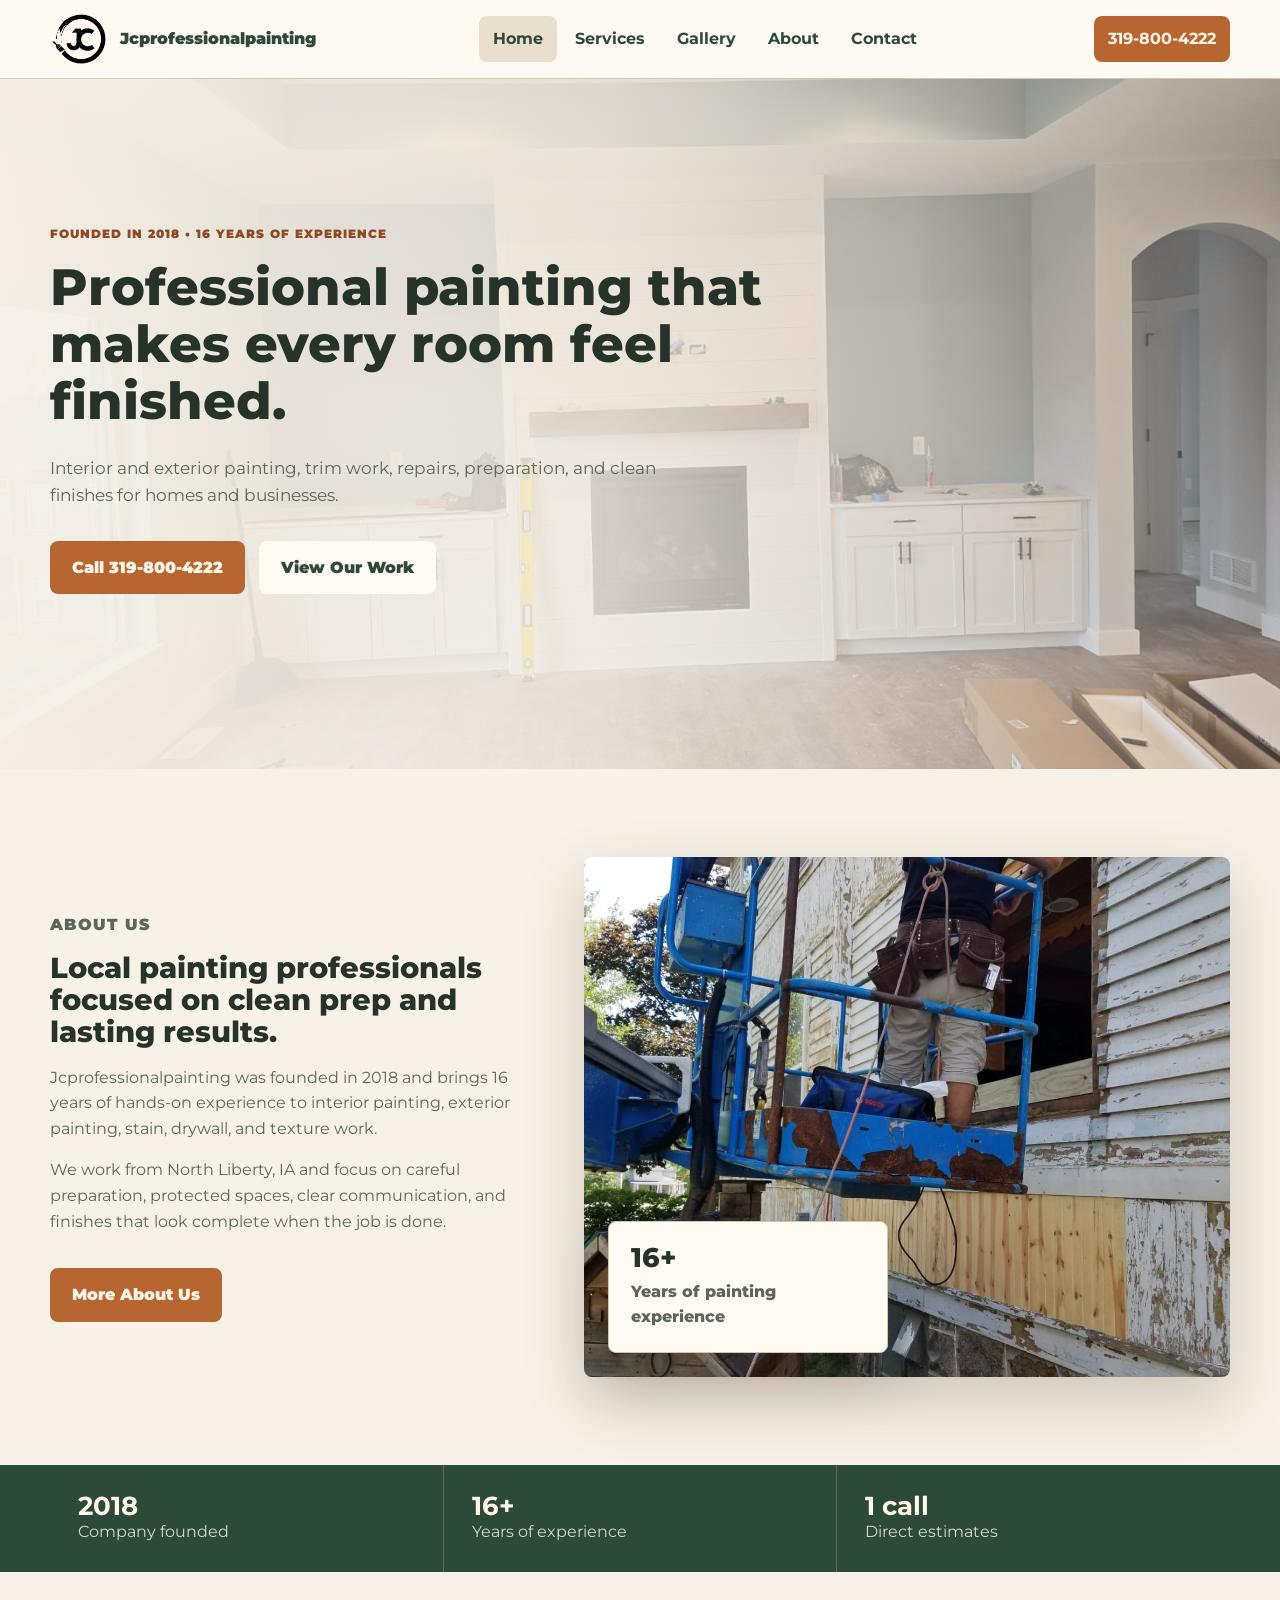
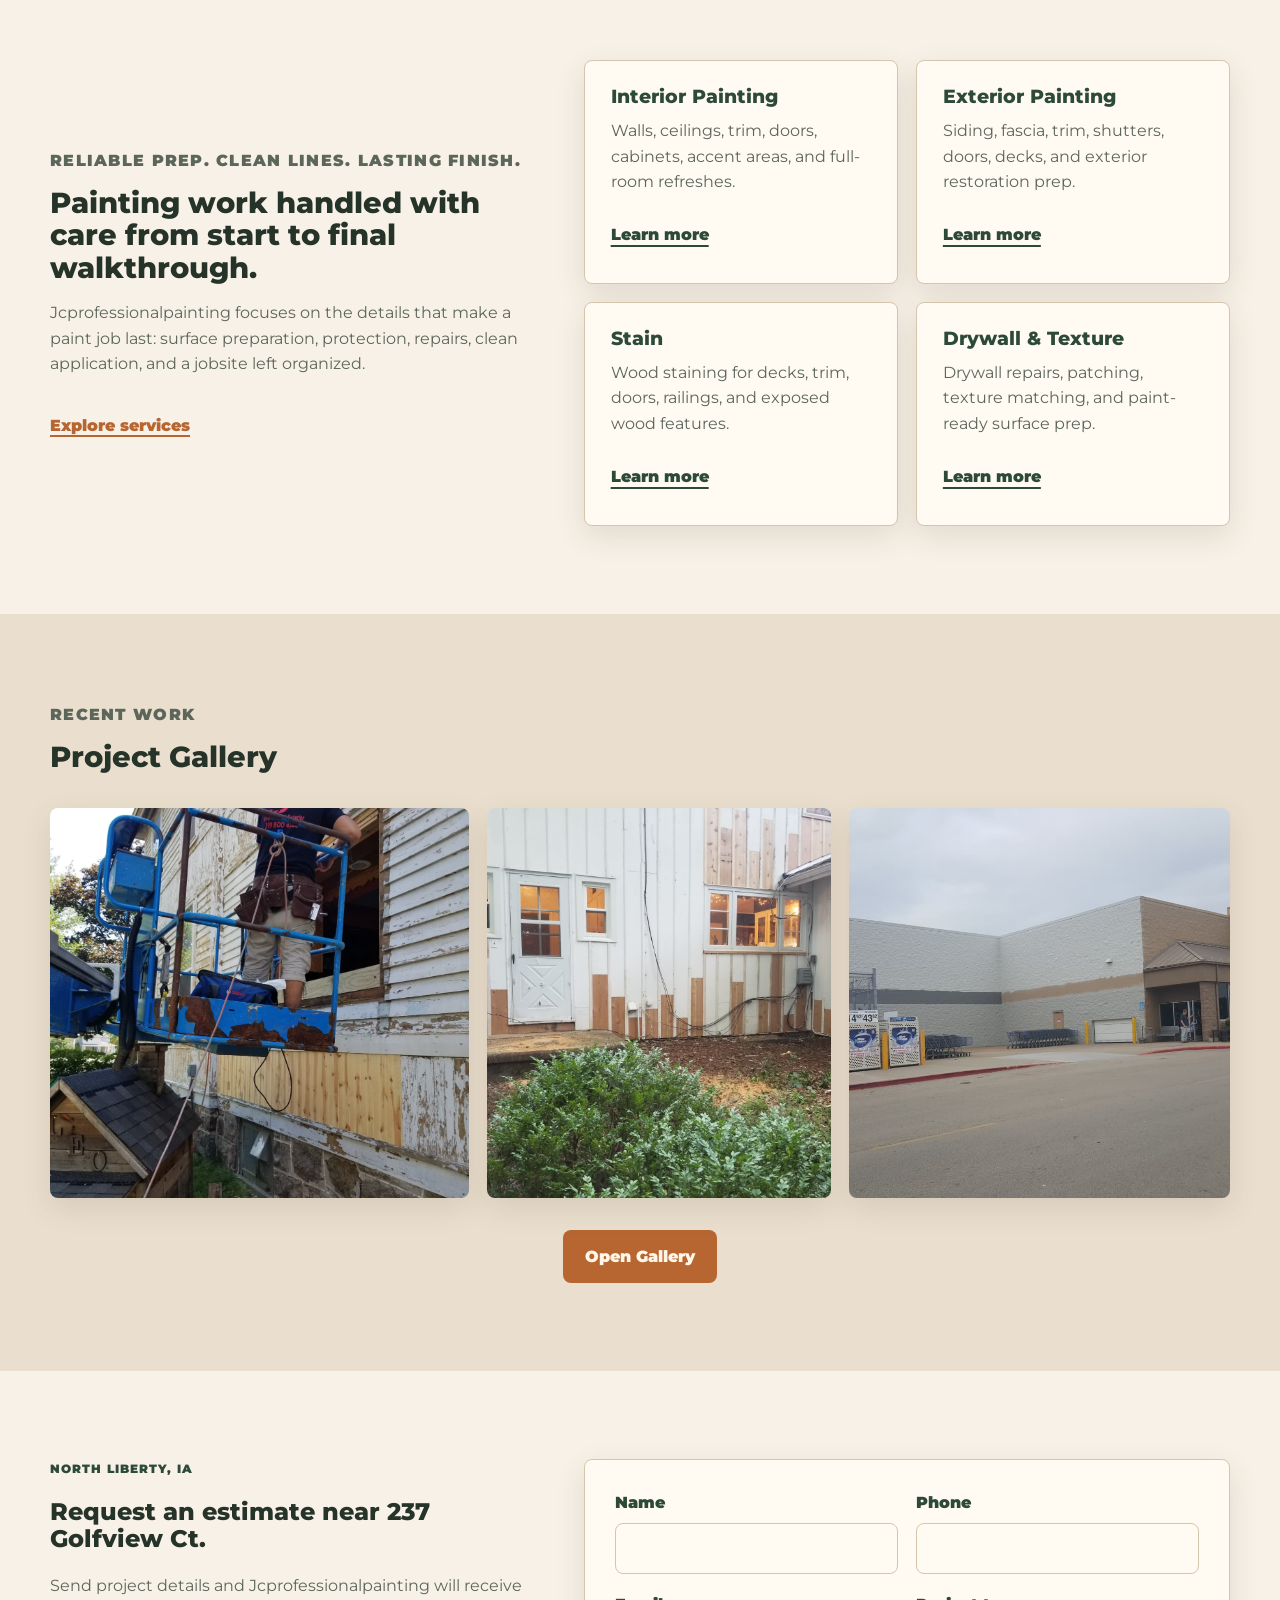
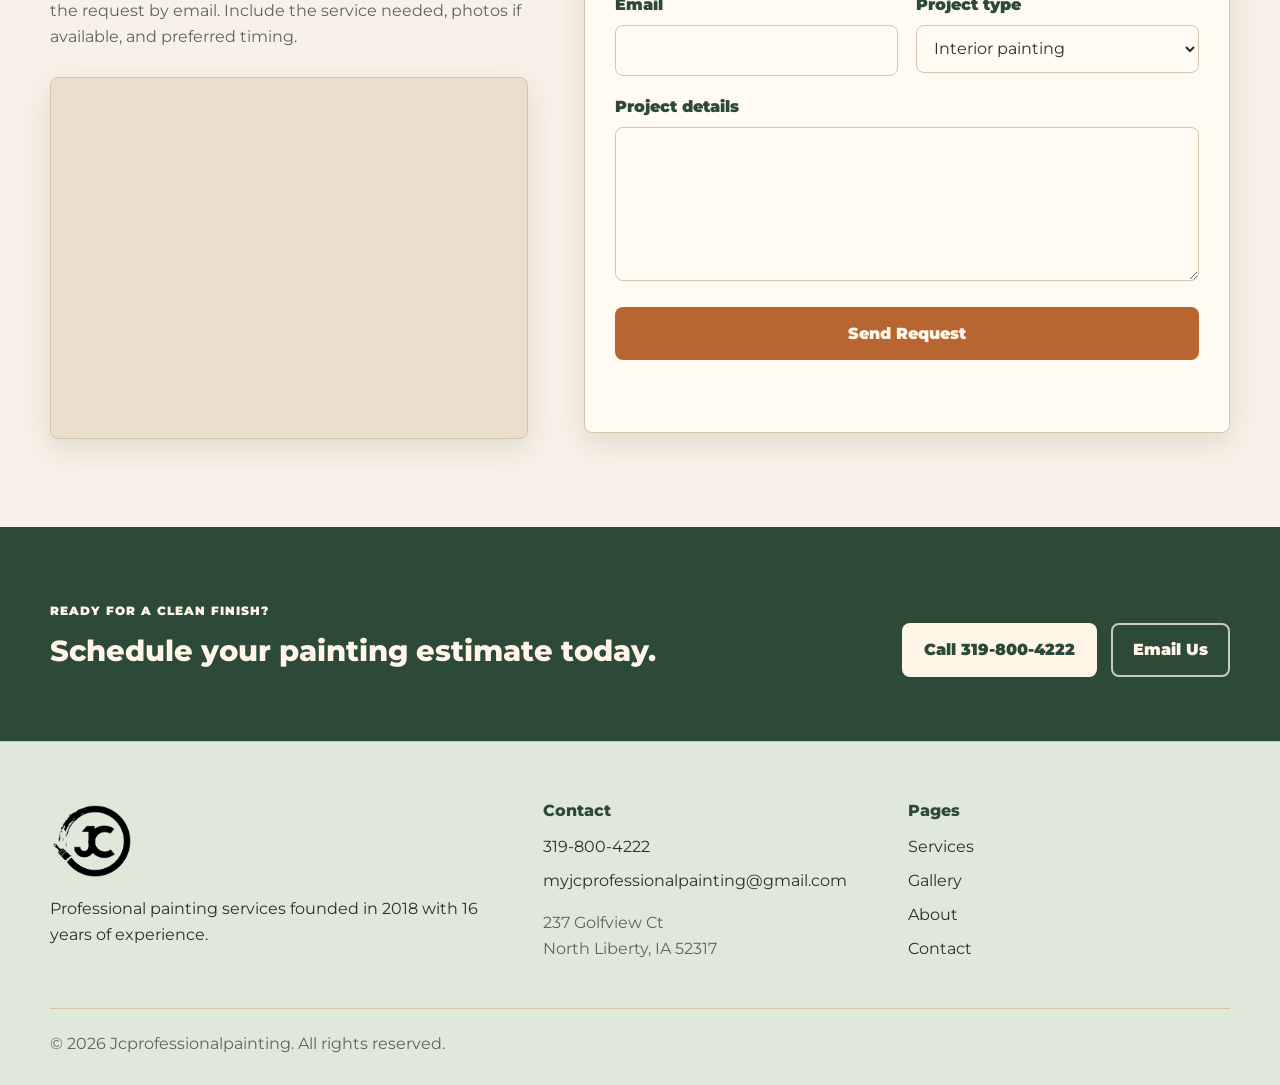
==== commit 08df969e: "fix: correct email address to myjcprofessionalpainting@gmail.com Co-Authored-By: Claude Fable 5 <nor" ====
--- a/index.html
+++ b/index.html
@@ -34,7 +34,7 @@
     "image": "assets/img/logo_jc_transparente_hd.png",
     "url": "index.html",
     "telephone": "+1-319-800-4222",
-    "email": "Jcprofessionalpainting@gmail.com",
+    "email": "myjcprofessionalpainting@gmail.com",
     "foundingDate": "2018",
     "priceRange": "$$",
     "address": {
@@ -214,7 +214,7 @@
             <iframe title="Map to Jcprofessionalpainting at 237 Golfview Ct, North Liberty IA 52317" loading="lazy" referrerpolicy="no-referrer-when-downgrade" src="https://www.google.com/maps?q=237%20Golfview%20Ct%2C%20North%20Liberty%2C%20IA%2052317&output=embed"></iframe>
           </div>
         </div>
-        <form class="quote-form" id="home-quote-form" action="https://formsubmit.co/Jcprofessionalpainting@gmail.com" method="POST" data-static-form>
+        <form class="quote-form" id="home-quote-form" action="https://formsubmit.co/myjcprofessionalpainting@gmail.com" method="POST" data-static-form>
           <input type="hidden" name="_subject" value="New painting estimate request from website home">
           <input type="hidden" name="_template" value="table">
           <input type="hidden" name="_captcha" value="false">
@@ -260,7 +260,7 @@
         </div>
         <div class="cta-actions">
         <a class="btn btn-light" href="tel:3198004222">Call 319-800-4222</a>
-          <a class="btn btn-outline-light" href="mailto:Jcprofessionalpainting@gmail.com">Email Us</a>
+          <a class="btn btn-outline-light" href="mailto:myjcprofessionalpainting@gmail.com">Email Us</a>
         </div>
       </div>
     </section>
@@ -275,7 +275,7 @@
       <div>
         <h2>Contact</h2>
         <a href="tel:3198004222">319-800-4222</a>
-        <a href="mailto:Jcprofessionalpainting@gmail.com">Jcprofessionalpainting@gmail.com</a>
+        <a href="mailto:myjcprofessionalpainting@gmail.com">myjcprofessionalpainting@gmail.com</a>
         <address>237 Golfview Ct<br>North Liberty, IA 52317</address>
       </div>
       <div>
